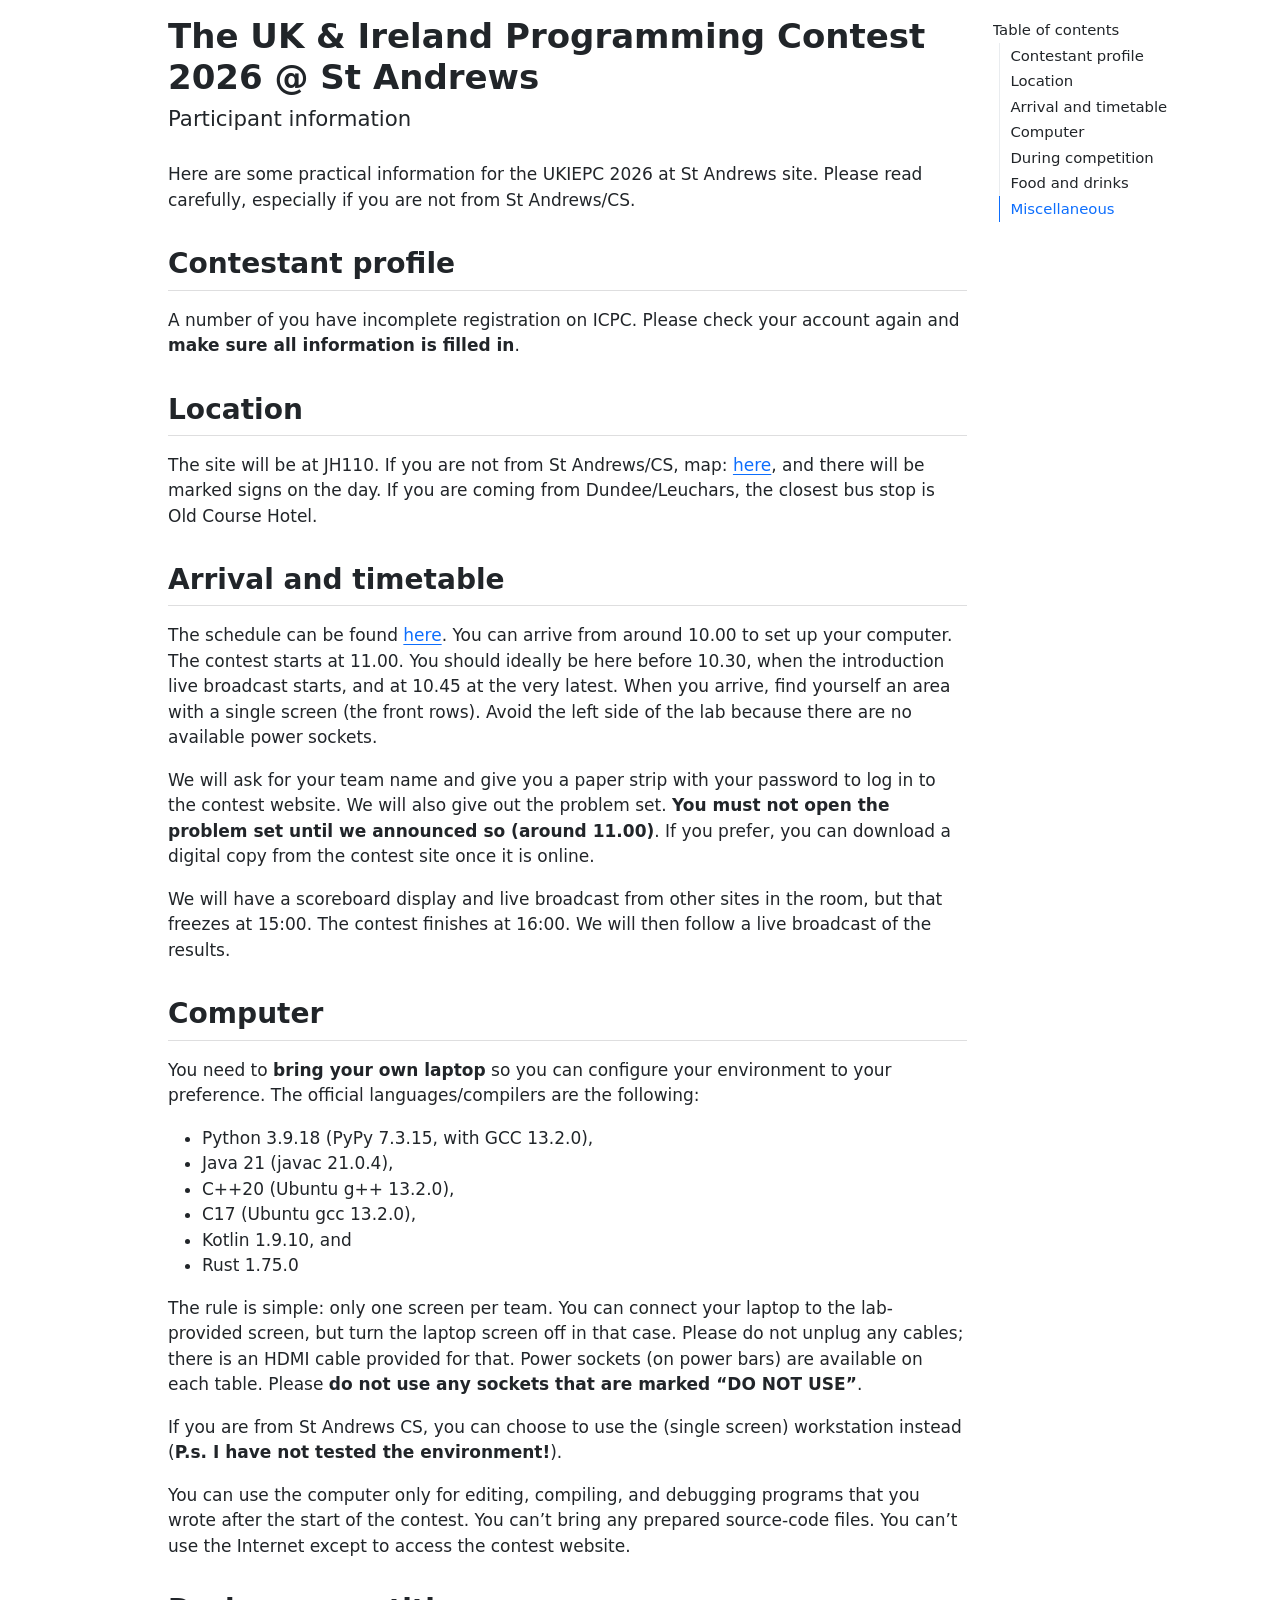
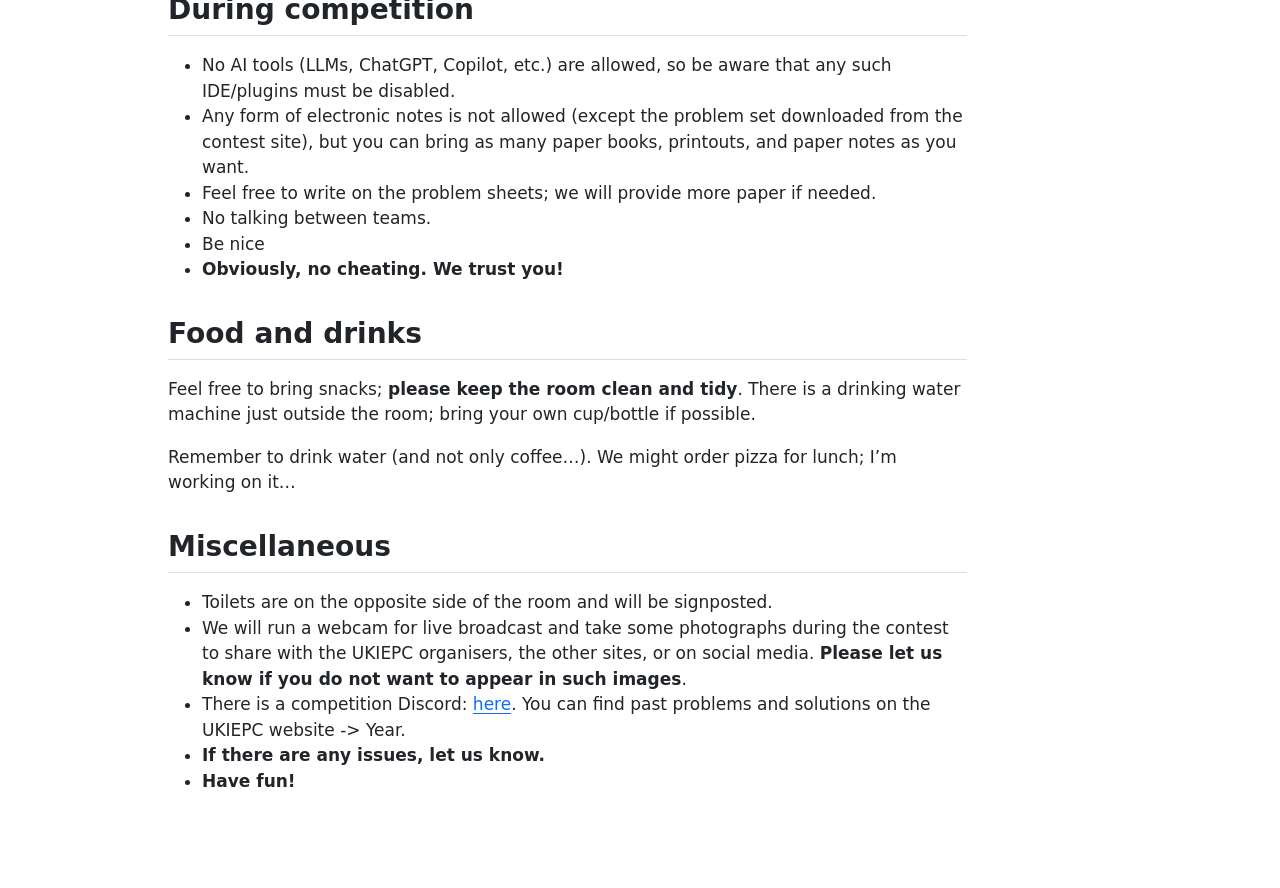
==== ukiepc26/index.html @ a222769a "Site info page" ====
<!DOCTYPE html>
<html xmlns="http://www.w3.org/1999/xhtml" lang="en" xml:lang="en"><head>

<meta charset="utf-8">
<meta name="generator" content="quarto-1.10.18">

<meta name="viewport" content="width=device-width, initial-scale=1.0, user-scalable=yes">


<title>The UK &amp; Ireland Programming Contest 2026 @ St Andrews</title>
<style>
/* Default styles provided by pandoc.
** See https://pandoc.org/MANUAL.html#variables-for-html for config info.
*/
span.smallcaps{font-variant: small-caps;}
div.columns{display: flex; gap: 1.5em;}
div.column{flex: auto;}
@media screen {
div.columns{gap: min(4vw, 1.5em);}
div.column{overflow-x: auto;}
}
div.hanging-indent{margin-left: 1.5em; text-indent: -1.5em;}
ul.task-list{list-style: none;}
ul.task-list li input[type="checkbox"] {
  width: 0.8em;
  margin: 0 0.8em 0.2em -1em; /* quarto-specific, see https://github.com/quarto-dev/quarto-cli/issues/4556 */ 
  vertical-align: middle;
}
</style>


<script src="index_files/libs/clipboard/clipboard.min.js"></script>
<script src="index_files/libs/quarto-html/quarto.js" type="module"></script>
<script src="index_files/libs/quarto-html/tabsets/tabsets.js" type="module"></script>
<script src="index_files/libs/quarto-html/popper.min.js"></script>
<script src="index_files/libs/quarto-html/tippy.umd.min.js"></script>
<script src="index_files/libs/quarto-html/anchor.min.js"></script>
<link href="index_files/libs/quarto-html/tippy.css" rel="stylesheet">
<link href="index_files/libs/quarto-html/quarto-syntax-highlighting-64a204ab8560d761af7679ceaba22944.css" rel="stylesheet" id="quarto-text-highlighting-styles">
<script src="index_files/libs/bootstrap/bootstrap.min.js"></script>
<link href="index_files/libs/bootstrap/bootstrap-icons.css" rel="stylesheet">
<link href="index_files/libs/bootstrap/bootstrap-1aa419df34f3d2b3a3f0aaa43d1c54de.min.css" rel="stylesheet" append-hash="true" id="quarto-bootstrap" data-mode="light">


</head>

<body class="quarto-light">

<div id="quarto-content" class="page-columns page-rows-contents page-layout-article">
<div id="quarto-margin-sidebar" class="sidebar margin-sidebar">
  <nav id="TOC" role="doc-toc" class="toc-active">
    <h2 id="toc-title">Table of contents</h2>
   
  <ul>
  <li><a href="#contestant-profile" id="toc-contestant-profile" class="nav-link active" data-scroll-target="#contestant-profile">Contestant profile</a></li>
  <li><a href="#location" id="toc-location" class="nav-link" data-scroll-target="#location">Location</a></li>
  <li><a href="#arrival-and-timetable" id="toc-arrival-and-timetable" class="nav-link" data-scroll-target="#arrival-and-timetable">Arrival and timetable</a></li>
  <li><a href="#computer" id="toc-computer" class="nav-link" data-scroll-target="#computer">Computer</a></li>
  <li><a href="#during-competition" id="toc-during-competition" class="nav-link" data-scroll-target="#during-competition">During competition</a></li>
  <li><a href="#food-and-drinks" id="toc-food-and-drinks" class="nav-link" data-scroll-target="#food-and-drinks">Food and drinks</a></li>
  <li><a href="#miscellaneous" id="toc-miscellaneous" class="nav-link" data-scroll-target="#miscellaneous">Miscellaneous</a></li>
  </ul>
</nav>
</div>
<main class="content" id="quarto-document-content">

<header id="title-block-header" class="quarto-title-block default">
<div class="quarto-title">
<h1 class="title">The UK &amp; Ireland Programming Contest 2026 @ St Andrews</h1>
<p class="subtitle lead">Participant information</p>
</div>



<div class="quarto-title-meta">

    
  
    
  </div>
  


</header>


<p>Here are some practical information for the UKIEPC 2026 at St Andrews site. Please read carefully, especially if you are not from St Andrews/CS.</p>
<section id="contestant-profile" class="level2">
<h2 class="anchored" data-anchor-id="contestant-profile">Contestant profile</h2>
<p>A number of you have incomplete registration on ICPC. Please check your account again and <strong>make sure all information is filled in</strong>.</p>
</section>
<section id="location" class="level2">
<h2 class="anchored" data-anchor-id="location">Location</h2>
<p>The site will be at JH110. If you are not from St Andrews/CS, map: <a href="https://www.st-andrews.ac.uk/roomBookingView/index/210-A_00_JH110">here</a>, and there will be marked signs on the day. If you are coming from Dundee/Leuchars, the closest bus stop is Old Course Hotel.</p>
</section>
<section id="arrival-and-timetable" class="level2">
<h2 class="anchored" data-anchor-id="arrival-and-timetable">Arrival and timetable</h2>
<p>The schedule can be found <a href="https://ukiepc.info/2026/">here</a>. You can arrive from around 10.00 to set up your computer. The contest starts at 11.00. You should ideally be here before 10.30, when the introduction live broadcast starts, and at 10.45 at the very latest. When you arrive, find yourself an area with a single screen (the front rows). Avoid the left side of the lab because there are no available power sockets.</p>
<p>We will ask for your team name and give you a paper strip with your password to log in to the contest website. We will also give out the problem set. <strong>You must not open the problem set until we announced so (around 11.00)</strong>. If you prefer, you can download a digital copy from the contest site once it is online.</p>
<p>We will have a scoreboard display and live broadcast from other sites in the room, but that freezes at 15:00. The contest finishes at 16:00. We will then follow a live broadcast of the results.</p>
</section>
<section id="computer" class="level2">
<h2 class="anchored" data-anchor-id="computer">Computer</h2>
<p>You need to <strong>bring your own laptop</strong> so you can configure your environment to your preference. The official languages/compilers are the following:</p>
<ul>
<li>Python 3.9.18 (PyPy 7.3.15, with GCC 13.2.0),</li>
<li>Java 21 (javac 21.0.4),</li>
<li>C++20 (Ubuntu g++ 13.2.0),</li>
<li>C17 (Ubuntu gcc 13.2.0),</li>
<li>Kotlin 1.9.10, and</li>
<li>Rust 1.75.0</li>
</ul>
<p>The rule is simple: only one screen per team. You can connect your laptop to the lab-provided screen, but turn the laptop screen off in that case. Please do not unplug any cables; there is an HDMI cable provided for that. Power sockets (on power bars) are available on each table. Please <strong>do not use any sockets that are marked “DO NOT USE”</strong>.</p>
<p>If you are from St Andrews CS, you can choose to use the (single screen) workstation instead (<strong>P.s. I have not tested the environment!</strong>).</p>
<p>You can use the computer only for editing, compiling, and debugging programs that you wrote after the start of the contest. You can’t bring any prepared source-code files. You can’t use the Internet except to access the contest website.</p>
</section>
<section id="during-competition" class="level2">
<h2 class="anchored" data-anchor-id="during-competition">During competition</h2>
<ul>
<li>No AI tools (LLMs, ChatGPT, Copilot, etc.) are allowed, so be aware that any such IDE/plugins must be disabled.</li>
<li>Any form of electronic notes is not allowed (except the problem set downloaded from the contest site), but you can bring as many paper books, printouts, and paper notes as you want.</li>
<li>Feel free to write on the problem sheets; we will provide more paper if needed.</li>
<li>No talking between teams.</li>
<li>Be nice</li>
<li><strong>Obviously, no cheating. We trust you!</strong></li>
</ul>
</section>
<section id="food-and-drinks" class="level2">
<h2 class="anchored" data-anchor-id="food-and-drinks">Food and drinks</h2>
<p>Feel free to bring snacks; <strong>please keep the room clean and tidy</strong>. There is a drinking water machine just outside the room; bring your own cup/bottle if possible.</p>
<p>Remember to drink water (and not only coffee…). We might order pizza for lunch; I’m working on it…</p>
</section>
<section id="miscellaneous" class="level2">
<h2 class="anchored" data-anchor-id="miscellaneous">Miscellaneous</h2>
<ul>
<li>Toilets are on the opposite side of the room and will be signposted.<br>
</li>
<li>We will run a webcam for live broadcast and take some photographs during the contest to share with the UKIEPC organisers, the other sites, or on social media. <strong>Please let us know if you do not want to appear in such images</strong>.</li>
<li>There is a competition Discord: <a href="https://discord.gg/udgdCSM5yq">here</a>. You can find past problems and solutions on the UKIEPC website -&gt; Year.</li>
<li><strong>If there are any issues, let us know.</strong></li>
<li><strong>Have fun!</strong></li>
</ul>
</section>

</main>
<!-- /main column -->
<script id="quarto-html-after-body" type="application/javascript">
  window.document.addEventListener("DOMContentLoaded", function (event) {
    const icon = "";
    const anchorJS = new window.AnchorJS();
    anchorJS.options = {
      placement: 'right',
      icon: icon
    };
    anchorJS.add('.anchored');
    const isCodeAnnotation = (el) => {
      for (const clz of el.classList) {
        if (clz.startsWith('code-annotation-')) {                     
          return true;
        }
      }
      return false;
    }
    const onCopySuccess = function(e) {
      // button target
      const button = e.trigger;
      // don't keep focus
      button.blur();
      // flash "checked"
      button.classList.add('code-copy-button-checked');
      var currentTitle = button.getAttribute("title");
      button.setAttribute("title", "Copied!");
      let tooltip;
      if (window.bootstrap) {
        button.setAttribute("data-bs-toggle", "tooltip");
        button.setAttribute("data-bs-placement", "left");
        button.setAttribute("data-bs-title", "Copied!");
        tooltip = new bootstrap.Tooltip(button, 
          { trigger: "manual", 
            customClass: "code-copy-button-tooltip",
            offset: [0, -8]});
        tooltip.show();    
      }
      setTimeout(function() {
        if (tooltip) {
          tooltip.hide();
          button.removeAttribute("data-bs-title");
          button.removeAttribute("data-bs-toggle");
          button.removeAttribute("data-bs-placement");
        }
        button.setAttribute("title", currentTitle);
        button.classList.remove('code-copy-button-checked');
      }, 1000);
      // clear code selection
      e.clearSelection();
    }
    const getTextToCopy = function(trigger) {
      const outerScaffold = trigger.parentElement.cloneNode(true);
      const codeEl = outerScaffold.querySelector('code');
      for (const childEl of codeEl.children) {
        if (isCodeAnnotation(childEl)) {
          childEl.remove();
        }
      }
      return codeEl.innerText;
    }
    const clipboard = new window.ClipboardJS('.code-copy-button:not([data-in-quarto-modal])', {
      text: getTextToCopy
    });
    clipboard.on('success', onCopySuccess);
    if (window.document.getElementById('quarto-embedded-source-code-modal')) {
      const clipboardModal = new window.ClipboardJS('.code-copy-button[data-in-quarto-modal]', {
        text: getTextToCopy,
        container: window.document.getElementById('quarto-embedded-source-code-modal')
      });
      clipboardModal.on('success', onCopySuccess);
    }
      var localhostRegex = new RegExp(/^(?:http|https):\/\/localhost\:?[0-9]*\//);
      var mailtoRegex = new RegExp(/^mailto:/);
        var filterRegex = new RegExp('/' + window.location.host + '/');
      var isInternal = (href) => {
          return filterRegex.test(href) || localhostRegex.test(href) || mailtoRegex.test(href);
      }
      // Inspect non-navigation links and adorn them if external
     var links = window.document.querySelectorAll('a[href]:not(.nav-link):not(.navbar-brand):not(.toc-action):not(.sidebar-link):not(.sidebar-item-toggle):not(.pagination-link):not(.no-external):not([aria-hidden]):not(.dropdown-item):not(.quarto-navigation-tool):not(.about-link)');
      for (var i=0; i<links.length; i++) {
        const link = links[i];
        if (!isInternal(link.href)) {
          // undo the damage that might have been done by quarto-nav.js in the case of
          // links that we want to consider external
          if (link.dataset.originalHref !== undefined) {
            link.href = link.dataset.originalHref;
          }
        }
      }
    function tippyHover(el, contentFn, onTriggerFn, onUntriggerFn) {
      const config = {
        allowHTML: true,
        maxWidth: 500,
        delay: 100,
        arrow: false,
        appendTo: function(el) {
            return el.parentElement;
        },
        interactive: true,
        interactiveBorder: 10,
        theme: 'quarto',
        placement: 'bottom-start',
      };
      if (contentFn) {
        config.content = contentFn;
      }
      if (onTriggerFn) {
        config.onTrigger = onTriggerFn;
      }
      if (onUntriggerFn) {
        config.onUntrigger = onUntriggerFn;
      }
      window.tippy(el, config); 
    }
    const noterefs = window.document.querySelectorAll('a[role="doc-noteref"]');
    for (var i=0; i<noterefs.length; i++) {
      const ref = noterefs[i];
      tippyHover(ref, function() {
        // use id or data attribute instead here
        let href = ref.getAttribute('data-footnote-href') || ref.getAttribute('href');
        try { href = new URL(href).hash; } catch {}
        const id = href.replace(/^#\/?/, "");
        const note = window.document.getElementById(id);
        if (note) {
          return note.innerHTML;
        } else {
          return "";
        }
      });
    }
    const xrefs = window.document.querySelectorAll('a.quarto-xref');
    const processXRef = (id, note) => {
      // Strip column container classes
      const stripColumnClz = (el) => {
        el.classList.remove("page-full", "page-columns");
        if (el.children) {
          for (const child of el.children) {
            stripColumnClz(child);
          }
        }
      }
      stripColumnClz(note)
      if (id === null || id.startsWith('sec-')) {
        // Special case sections, only their first couple elements
        const container = document.createElement("div");
        if (note.children && note.children.length > 2) {
          container.appendChild(note.children[0].cloneNode(true));
          for (let i = 1; i < note.children.length; i++) {
            const child = note.children[i];
            if (child.tagName === "P" && child.innerText === "") {
              continue;
            } else {
              container.appendChild(child.cloneNode(true));
              break;
            }
          }
          if (window.Quarto?.typesetMath) {
            window.Quarto.typesetMath(container);
          }
          return container.innerHTML
        } else {
          if (window.Quarto?.typesetMath) {
            window.Quarto.typesetMath(note);
          }
          return note.innerHTML;
        }
      } else {
        // Remove any anchor links if they are present
        const anchorLink = note.querySelector('a.anchorjs-link');
        if (anchorLink) {
          anchorLink.remove();
        }
        if (window.Quarto?.typesetMath) {
          window.Quarto.typesetMath(note);
        }
        if (note.classList.contains("callout")) {
          return note.outerHTML;
        } else {
          return note.innerHTML;
        }
      }
    }
    for (var i=0; i<xrefs.length; i++) {
      const xref = xrefs[i];
      tippyHover(xref, undefined, function(instance) {
        instance.disable();
        let url = xref.getAttribute('href');
        let hash = undefined; 
        if (url.startsWith('#')) {
          hash = url;
        } else {
          try { hash = new URL(url).hash; } catch {}
        }
        if (hash) {
          const id = hash.replace(/^#\/?/, "");
          const note = window.document.getElementById(id);
          if (note !== null) {
            try {
              const html = processXRef(id, note.cloneNode(true));
              instance.setContent(html);
            } finally {
              instance.enable();
              instance.show();
            }
          } else {
            // See if we can fetch this
            fetch(url.split('#')[0])
            .then(res => res.text())
            .then(html => {
              const parser = new DOMParser();
              const htmlDoc = parser.parseFromString(html, "text/html");
              const note = htmlDoc.getElementById(id);
              if (note !== null) {
                const html = processXRef(id, note);
                instance.setContent(html);
              } 
            }).finally(() => {
              instance.enable();
              instance.show();
            });
          }
        } else {
          // See if we can fetch a full url (with no hash to target)
          // This is a special case and we should probably do some content thinning / targeting
          fetch(url)
          .then(res => res.text())
          .then(html => {
            const parser = new DOMParser();
            const htmlDoc = parser.parseFromString(html, "text/html");
            const note = htmlDoc.querySelector('main.content');
            if (note !== null) {
              // This should only happen for chapter cross references
              // (since there is no id in the URL)
              // remove the first header
              if (note.children.length > 0 && note.children[0].tagName === "HEADER") {
                note.children[0].remove();
              }
              const html = processXRef(null, note);
              instance.setContent(html);
            } 
          }).finally(() => {
            instance.enable();
            instance.show();
          });
        }
      }, function(instance) {
      });
    }
        let selectedAnnoteEl;
        const selectorForAnnotation = ( cell, annotation) => {
          let cellAttr = 'data-code-cell="' + cell + '"';
          let lineAttr = 'data-code-annotation="' +  annotation + '"';
          const selector = 'span[' + cellAttr + '][' + lineAttr + ']';
          return selector;
        }
        const selectCodeLines = (annoteEl) => {
          const doc = window.document;
          const targetCell = annoteEl.getAttribute("data-target-cell");
          const targetAnnotation = annoteEl.getAttribute("data-target-annotation");
          const annoteSpan = window.document.querySelector(selectorForAnnotation(targetCell, targetAnnotation));
          const lines = annoteSpan.getAttribute("data-code-lines").split(",");
          const lineIds = lines.map((line) => {
            return targetCell + "-" + line;
          })
          let top = null;
          let height = null;
          let parent = null;
          if (lineIds.length > 0) {
              //compute the position of the single el (top and bottom and make a div)
              const el = window.document.getElementById(lineIds[0]);
              top = el.offsetTop;
              height = el.offsetHeight;
              parent = el.parentElement.parentElement;
            if (lineIds.length > 1) {
              const lastEl = window.document.getElementById(lineIds[lineIds.length - 1]);
              const bottom = lastEl.offsetTop + lastEl.offsetHeight;
              height = bottom - top;
            }
            if (top !== null && height !== null && parent !== null) {
              // cook up a div (if necessary) and position it 
              let div = window.document.getElementById("code-annotation-line-highlight");
              if (div === null) {
                div = window.document.createElement("div");
                div.setAttribute("id", "code-annotation-line-highlight");
                div.style.position = 'absolute';
                parent.appendChild(div);
              }
              div.style.top = top - 2 + "px";
              div.style.height = height + 4 + "px";
              div.style.left = 0;
              let gutterDiv = window.document.getElementById("code-annotation-line-highlight-gutter");
              if (gutterDiv === null) {
                gutterDiv = window.document.createElement("div");
                gutterDiv.setAttribute("id", "code-annotation-line-highlight-gutter");
                gutterDiv.style.position = 'absolute';
                const codeCell = window.document.getElementById(targetCell);
                const gutter = codeCell.querySelector('.code-annotation-gutter');
                gutter.appendChild(gutterDiv);
              }
              gutterDiv.style.top = top - 2 + "px";
              gutterDiv.style.height = height + 4 + "px";
            }
            selectedAnnoteEl = annoteEl;
          }
        };
        const unselectCodeLines = () => {
          const elementsIds = ["code-annotation-line-highlight", "code-annotation-line-highlight-gutter"];
          elementsIds.forEach((elId) => {
            const div = window.document.getElementById(elId);
            if (div) {
              div.remove();
            }
          });
          selectedAnnoteEl = undefined;
        };
          // Handle positioning of the toggle
      window.addEventListener(
        "resize",
        throttle(() => {
          elRect = undefined;
          if (selectedAnnoteEl) {
            selectCodeLines(selectedAnnoteEl);
          }
        }, 10)
      );
      function throttle(fn, ms) {
      let throttle = false;
      let timer;
        return (...args) => {
          if(!throttle) { // first call gets through
              fn.apply(this, args);
              throttle = true;
          } else { // all the others get throttled
              if(timer) clearTimeout(timer); // cancel #2
              timer = setTimeout(() => {
                fn.apply(this, args);
                timer = throttle = false;
              }, ms);
          }
        };
      }
        // Attach click handler to the DT
        const annoteDls = window.document.querySelectorAll('dt[data-target-cell]');
        for (const annoteDlNode of annoteDls) {
          annoteDlNode.addEventListener('click', (event) => {
            const clickedEl = event.target;
            if (clickedEl !== selectedAnnoteEl) {
              unselectCodeLines();
              const activeEl = window.document.querySelector('dt[data-target-cell].code-annotation-active');
              if (activeEl) {
                activeEl.classList.remove('code-annotation-active');
              }
              selectCodeLines(clickedEl);
              clickedEl.classList.add('code-annotation-active');
            } else {
              // Unselect the line
              unselectCodeLines();
              clickedEl.classList.remove('code-annotation-active');
            }
          });
        }
    const findCites = (el) => {
      const parentEl = el.parentElement;
      if (parentEl) {
        const cites = parentEl.dataset.cites;
        if (cites) {
          return {
            el,
            cites: cites.split(' ')
          };
        } else {
          return findCites(el.parentElement)
        }
      } else {
        return undefined;
      }
    };
    var bibliorefs = window.document.querySelectorAll('a[role="doc-biblioref"]');
    for (var i=0; i<bibliorefs.length; i++) {
      const ref = bibliorefs[i];
      const citeInfo = findCites(ref);
      if (citeInfo) {
        tippyHover(citeInfo.el, function() {
          var popup = window.document.createElement('div');
          citeInfo.cites.forEach(function(cite) {
            var citeDiv = window.document.createElement('div');
            citeDiv.classList.add('hanging-indent');
            citeDiv.classList.add('csl-entry');
            var biblioDiv = window.document.getElementById('ref-' + cite);
            if (biblioDiv) {
              citeDiv.innerHTML = biblioDiv.innerHTML;
            }
            popup.appendChild(citeDiv);
          });
          return popup.innerHTML;
        });
      }
    }
  });
  </script>
</div> <!-- /content -->




</body></html>
---- ukiepc26/index_files/libs/quarto-html/tippy.css ----
.tippy-box[data-animation=fade][data-state=hidden]{opacity:0}[data-tippy-root]{max-width:calc(100vw - 10px)}.tippy-box{position:relative;background-color:#333;color:#fff;border-radius:4px;font-size:14px;line-height:1.4;white-space:normal;outline:0;transition-property:transform,visibility,opacity}.tippy-box[data-placement^=top]>.tippy-arrow{bottom:0}.tippy-box[data-placement^=top]>.tippy-arrow:before{bottom:-7px;left:0;border-width:8px 8px 0;border-top-color:initial;transform-origin:center top}.tippy-box[data-placement^=bottom]>.tippy-arrow{top:0}.tippy-box[data-placement^=bottom]>.tippy-arrow:before{top:-7px;left:0;border-width:0 8px 8px;border-bottom-color:initial;transform-origin:center bottom}.tippy-box[data-placement^=left]>.tippy-arrow{right:0}.tippy-box[data-placement^=left]>.tippy-arrow:before{border-width:8px 0 8px 8px;border-left-color:initial;right:-7px;transform-origin:center left}.tippy-box[data-placement^=right]>.tippy-arrow{left:0}.tippy-box[data-placement^=right]>.tippy-arrow:before{left:-7px;border-width:8px 8px 8px 0;border-right-color:initial;transform-origin:center right}.tippy-box[data-inertia][data-state=visible]{transition-timing-function:cubic-bezier(.54,1.5,.38,1.11)}.tippy-arrow{width:16px;height:16px;color:#333}.tippy-arrow:before{content:"";position:absolute;border-color:transparent;border-style:solid}.tippy-content{position:relative;padding:5px 9px;z-index:1}
---- ukiepc26/index_files/libs/quarto-html/quarto-syntax-highlighting-64a204ab8560d761af7679ceaba22944.css ----
/* quarto syntax highlight colors */
:root {
  --quarto-hl-ot-color: #003B4F;
  --quarto-hl-at-color: #657422;
  --quarto-hl-ss-color: #20794D;
  --quarto-hl-an-color: #5E5E5E;
  --quarto-hl-fu-color: #4758AB;
  --quarto-hl-st-color: #20794D;
  --quarto-hl-cf-color: #003B4F;
  --quarto-hl-op-color: #5E5E5E;
  --quarto-hl-er-color: #AD0000;
  --quarto-hl-bn-color: #AD0000;
  --quarto-hl-al-color: #AD0000;
  --quarto-hl-va-color: #111111;
  --quarto-hl-bu-color: inherit;
  --quarto-hl-ex-color: inherit;
  --quarto-hl-pp-color: #AD0000;
  --quarto-hl-in-color: #5E5E5E;
  --quarto-hl-vs-color: #20794D;
  --quarto-hl-wa-color: #5E5E5E;
  --quarto-hl-do-color: #5E5E5E;
  --quarto-hl-im-color: #00769E;
  --quarto-hl-ch-color: #20794D;
  --quarto-hl-dt-color: #AD0000;
  --quarto-hl-fl-color: #AD0000;
  --quarto-hl-co-color: #5E5E5E;
  --quarto-hl-cv-color: #5E5E5E;
  --quarto-hl-cn-color: #8f5902;
  --quarto-hl-sc-color: #5E5E5E;
  --quarto-hl-dv-color: #AD0000;
  --quarto-hl-kw-color: #003B4F;
}

/* other quarto variables */
:root {
  --quarto-font-monospace: SFMono-Regular, Menlo, Monaco, Consolas, "Liberation Mono", "Courier New", monospace;
}

/* syntax highlight based on Pandoc's rules */
pre > code.sourceCode > span {
  color: #003B4F;
}

code.sourceCode > span {
  color: #003B4F;
}

div.sourceCode,
div.sourceCode pre.sourceCode {
  color: #003B4F;
}

/* Normal */
code span {
  color: #003B4F;
}

/* Alert */
code span.al {
  color: #AD0000;
  font-style: inherit;
}

/* Annotation */
code span.an {
  color: #5E5E5E;
  font-style: inherit;
}

/* Attribute */
code span.at {
  color: #657422;
  font-style: inherit;
}

/* BaseN */
code span.bn {
  color: #AD0000;
  font-style: inherit;
}

/* BuiltIn */
code span.bu {
  font-style: inherit;
}

/* ControlFlow */
code span.cf {
  color: #003B4F;
  font-weight: bold;
  font-style: inherit;
}

/* Char */
code span.ch {
  color: #20794D;
  font-style: inherit;
}

/* Constant */
code span.cn {
  color: #8f5902;
  font-style: inherit;
}

/* Comment */
code span.co {
  color: #5E5E5E;
  font-style: inherit;
}

/* CommentVar */
code span.cv {
  color: #5E5E5E;
  font-style: italic;
}

/* Documentation */
code span.do {
  color: #5E5E5E;
  font-style: italic;
}

/* DataType */
code span.dt {
  color: #AD0000;
  font-style: inherit;
}

/* DecVal */
code span.dv {
  color: #AD0000;
  font-style: inherit;
}

/* Error */
code span.er {
  color: #AD0000;
  font-style: inherit;
}

/* Extension */
code span.ex {
  font-style: inherit;
}

/* Float */
code span.fl {
  color: #AD0000;
  font-style: inherit;
}

/* Function */
code span.fu {
  color: #4758AB;
  font-style: inherit;
}

/* Import */
code span.im {
  color: #00769E;
  font-style: inherit;
}

/* Information */
code span.in {
  color: #5E5E5E;
  font-style: inherit;
}

/* Keyword */
code span.kw {
  color: #003B4F;
  font-weight: bold;
  font-style: inherit;
}

/* Operator */
code span.op {
  color: #5E5E5E;
  font-style: inherit;
}

/* Other */
code span.ot {
  color: #003B4F;
  font-style: inherit;
}

/* Preprocessor */
code span.pp {
  color: #AD0000;
  font-style: inherit;
}

/* SpecialChar */
code span.sc {
  color: #5E5E5E;
  font-style: inherit;
}

/* SpecialString */
code span.ss {
  color: #20794D;
  font-style: inherit;
}

/* String */
code span.st {
  color: #20794D;
  font-style: inherit;
}

/* Variable */
code span.va {
  color: #111111;
  font-style: inherit;
}

/* VerbatimString */
code span.vs {
  color: #20794D;
  font-style: inherit;
}

/* Warning */
code span.wa {
  color: #5E5E5E;
  font-style: italic;
}

.prevent-inlining {
  content: "</";
}

/*# sourceMappingURL=9d8d5bb603a83b8298b89080a598c93b.css.map */
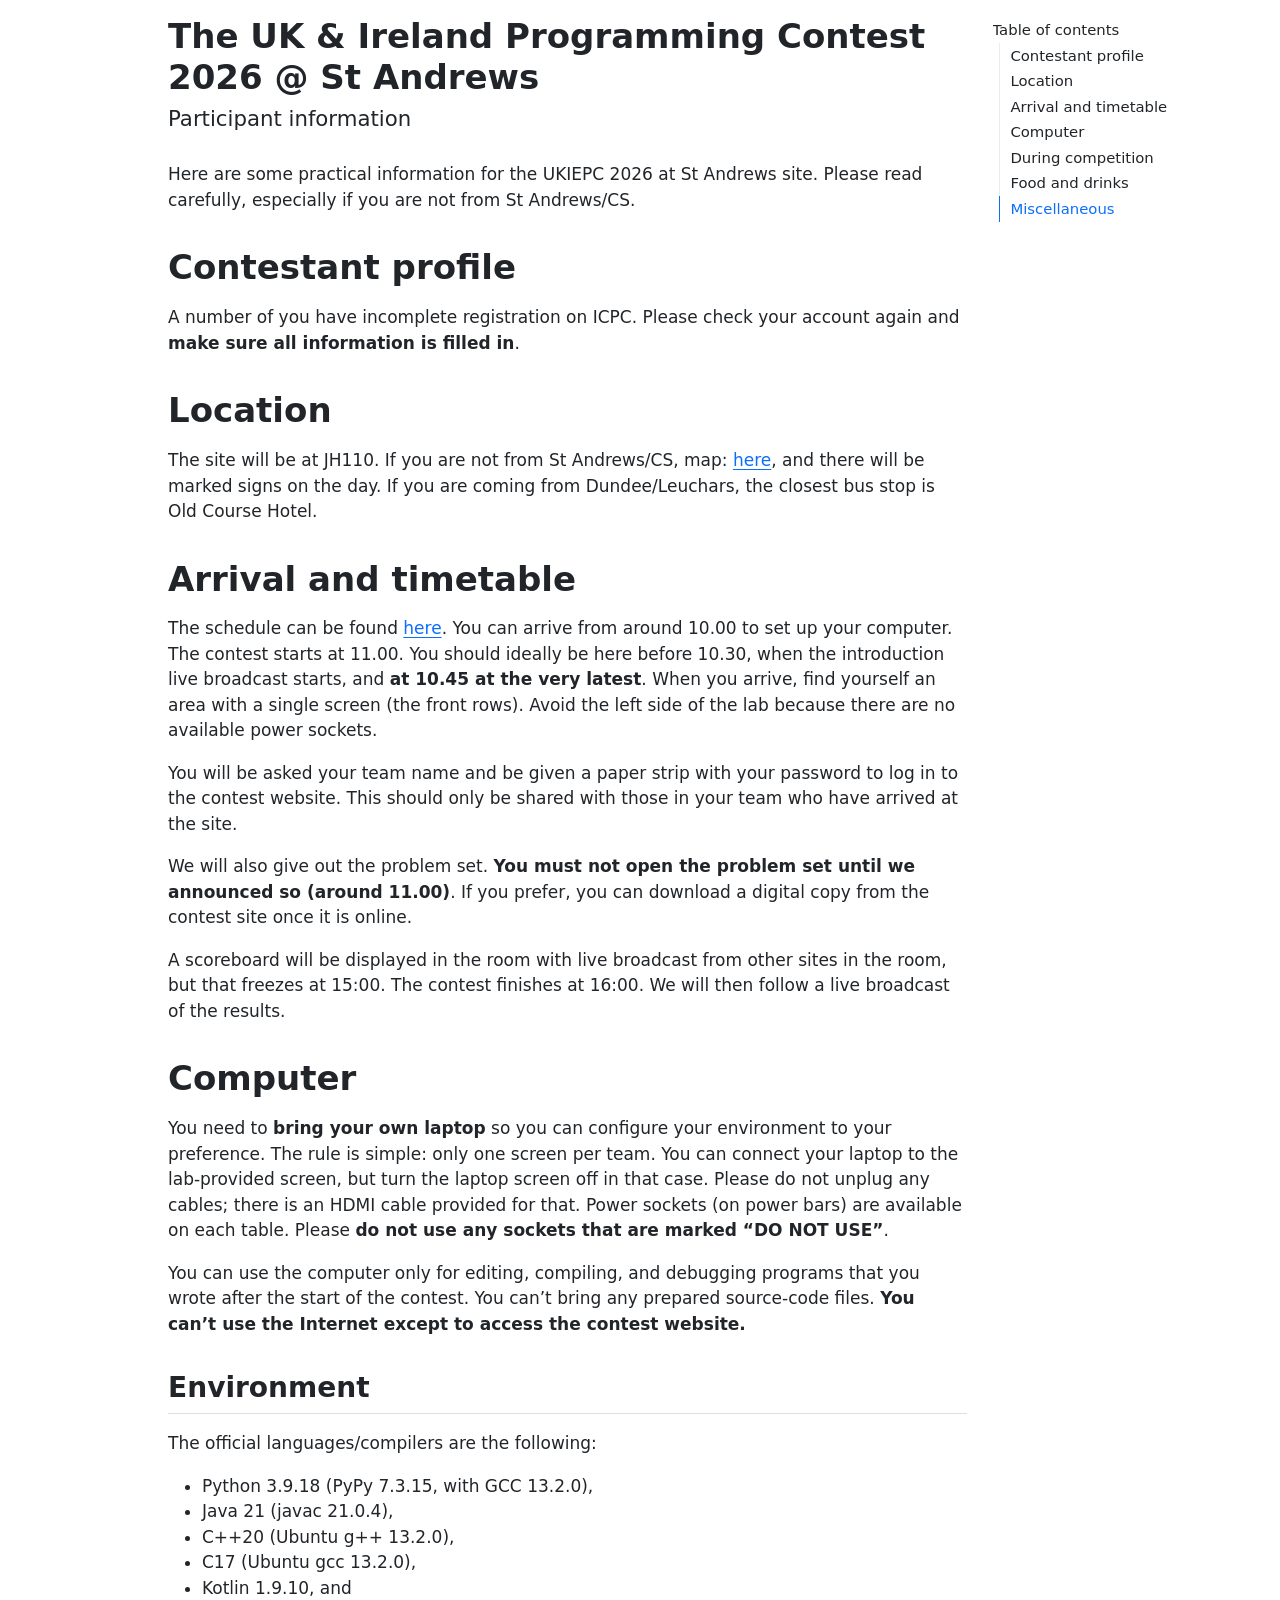
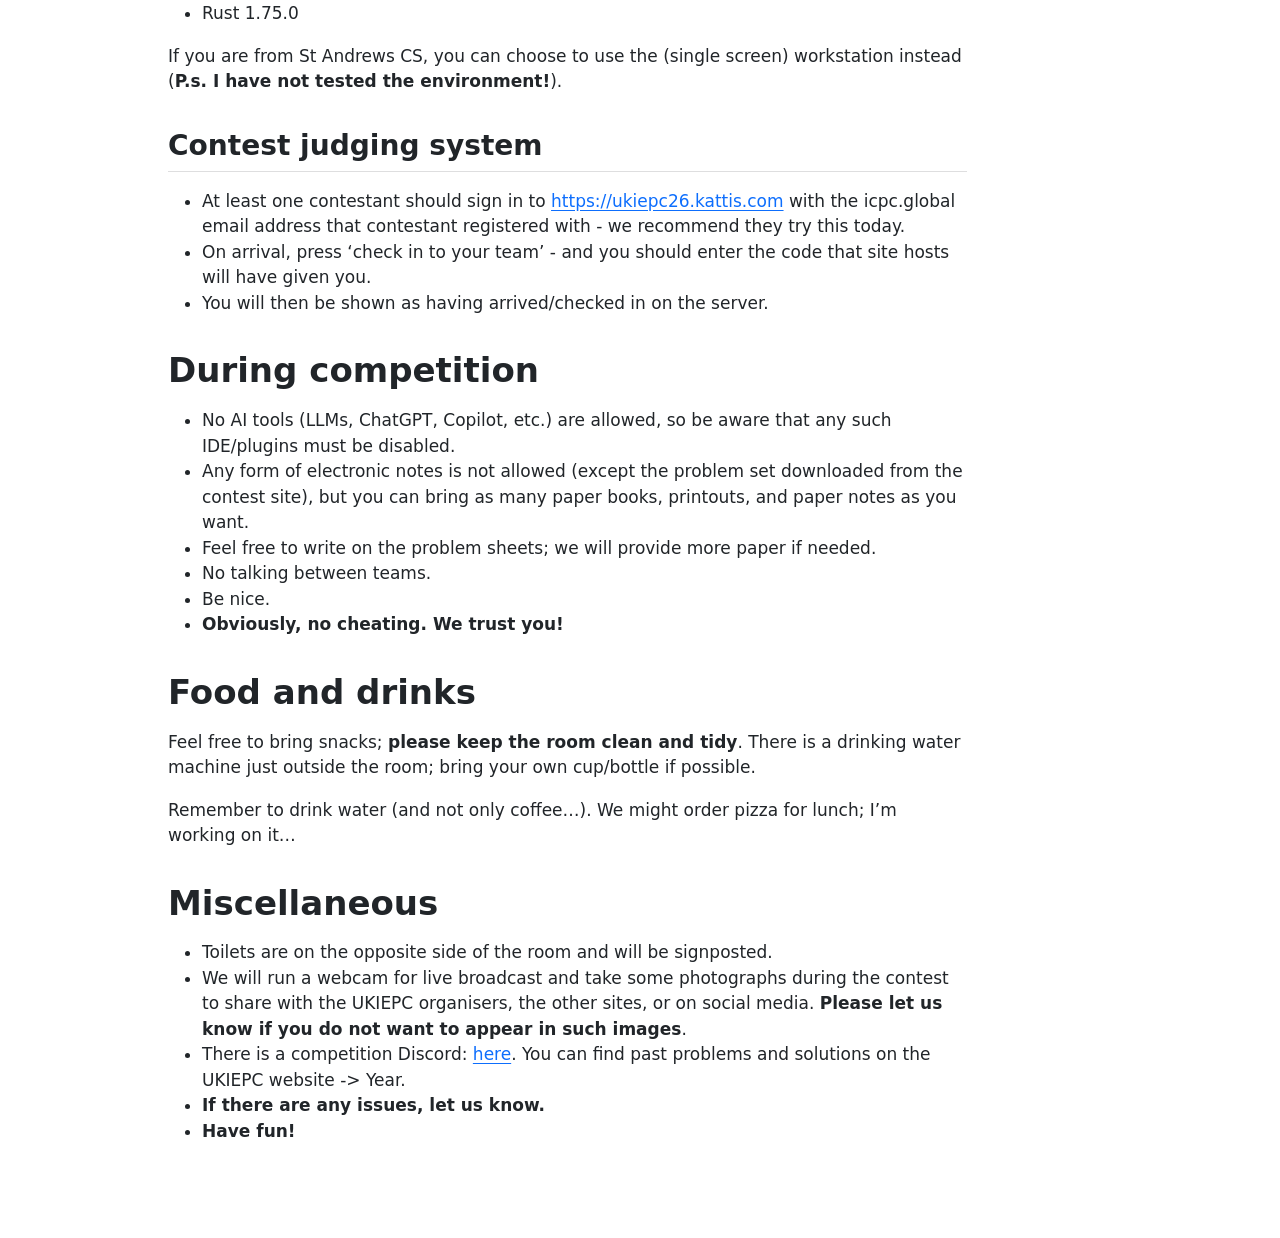
==== commit e43f8e7f: "Add judge server" ====
--- a/ukiepc26/index.html
+++ b/ukiepc26/index.html
@@ -55,7 +55,11 @@
   <li><a href="#contestant-profile" id="toc-contestant-profile" class="nav-link active" data-scroll-target="#contestant-profile">Contestant profile</a></li>
   <li><a href="#location" id="toc-location" class="nav-link" data-scroll-target="#location">Location</a></li>
   <li><a href="#arrival-and-timetable" id="toc-arrival-and-timetable" class="nav-link" data-scroll-target="#arrival-and-timetable">Arrival and timetable</a></li>
-  <li><a href="#computer" id="toc-computer" class="nav-link" data-scroll-target="#computer">Computer</a></li>
+  <li><a href="#computer" id="toc-computer" class="nav-link" data-scroll-target="#computer">Computer</a>
+  <ul class="collapse">
+  <li><a href="#environment" id="toc-environment" class="nav-link" data-scroll-target="#environment">Environment</a></li>
+  <li><a href="#contest-judging-system" id="toc-contest-judging-system" class="nav-link" data-scroll-target="#contest-judging-system">Contest judging system</a></li>
+  </ul></li>
   <li><a href="#during-competition" id="toc-during-competition" class="nav-link" data-scroll-target="#during-competition">During competition</a></li>
   <li><a href="#food-and-drinks" id="toc-food-and-drinks" class="nav-link" data-scroll-target="#food-and-drinks">Food and drinks</a></li>
   <li><a href="#miscellaneous" id="toc-miscellaneous" class="nav-link" data-scroll-target="#miscellaneous">Miscellaneous</a></li>
@@ -85,23 +89,28 @@
 
 
 <p>Here are some practical information for the UKIEPC 2026 at St Andrews site. Please read carefully, especially if you are not from St Andrews/CS.</p>
-<section id="contestant-profile" class="level2">
-<h2 class="anchored" data-anchor-id="contestant-profile">Contestant profile</h2>
+<section id="contestant-profile" class="level1">
+<h1>Contestant profile</h1>
 <p>A number of you have incomplete registration on ICPC. Please check your account again and <strong>make sure all information is filled in</strong>.</p>
 </section>
-<section id="location" class="level2">
-<h2 class="anchored" data-anchor-id="location">Location</h2>
+<section id="location" class="level1">
+<h1>Location</h1>
 <p>The site will be at JH110. If you are not from St Andrews/CS, map: <a href="https://www.st-andrews.ac.uk/roomBookingView/index/210-A_00_JH110">here</a>, and there will be marked signs on the day. If you are coming from Dundee/Leuchars, the closest bus stop is Old Course Hotel.</p>
 </section>
-<section id="arrival-and-timetable" class="level2">
-<h2 class="anchored" data-anchor-id="arrival-and-timetable">Arrival and timetable</h2>
-<p>The schedule can be found <a href="https://ukiepc.info/2026/">here</a>. You can arrive from around 10.00 to set up your computer. The contest starts at 11.00. You should ideally be here before 10.30, when the introduction live broadcast starts, and at 10.45 at the very latest. When you arrive, find yourself an area with a single screen (the front rows). Avoid the left side of the lab because there are no available power sockets.</p>
-<p>We will ask for your team name and give you a paper strip with your password to log in to the contest website. We will also give out the problem set. <strong>You must not open the problem set until we announced so (around 11.00)</strong>. If you prefer, you can download a digital copy from the contest site once it is online.</p>
-<p>We will have a scoreboard display and live broadcast from other sites in the room, but that freezes at 15:00. The contest finishes at 16:00. We will then follow a live broadcast of the results.</p>
-</section>
-<section id="computer" class="level2">
-<h2 class="anchored" data-anchor-id="computer">Computer</h2>
-<p>You need to <strong>bring your own laptop</strong> so you can configure your environment to your preference. The official languages/compilers are the following:</p>
+<section id="arrival-and-timetable" class="level1">
+<h1>Arrival and timetable</h1>
+<p>The schedule can be found <a href="https://ukiepc.info/2026/">here</a>. You can arrive from around 10.00 to set up your computer. The contest starts at 11.00. You should ideally be here before 10.30, when the introduction live broadcast starts, and <strong>at 10.45 at the very latest</strong>. When you arrive, find yourself an area with a single screen (the front rows). Avoid the left side of the lab because there are no available power sockets.</p>
+<p>You will be asked your team name and be given a paper strip with your password to log in to the contest website. This should only be shared with those in your team who have arrived at the site.</p>
+<p>We will also give out the problem set. <strong>You must not open the problem set until we announced so (around 11.00)</strong>. If you prefer, you can download a digital copy from the contest site once it is online.</p>
+<p>A scoreboard will be displayed in the room with live broadcast from other sites in the room, but that freezes at 15:00. The contest finishes at 16:00. We will then follow a live broadcast of the results.</p>
+</section>
+<section id="computer" class="level1">
+<h1>Computer</h1>
+<p>You need to <strong>bring your own laptop</strong> so you can configure your environment to your preference. The rule is simple: only one screen per team. You can connect your laptop to the lab-provided screen, but turn the laptop screen off in that case. Please do not unplug any cables; there is an HDMI cable provided for that. Power sockets (on power bars) are available on each table. Please <strong>do not use any sockets that are marked “DO NOT USE”</strong>.</p>
+<p>You can use the computer only for editing, compiling, and debugging programs that you wrote after the start of the contest. You can’t bring any prepared source-code files. <strong>You can’t use the Internet except to access the contest website.</strong></p>
+<section id="environment" class="level2">
+<h2 class="anchored" data-anchor-id="environment">Environment</h2>
+<p>The official languages/compilers are the following:</p>
 <ul>
 <li>Python 3.9.18 (PyPy 7.3.15, with GCC 13.2.0),</li>
 <li>Java 21 (javac 21.0.4),</li>
@@ -110,28 +119,35 @@
 <li>Kotlin 1.9.10, and</li>
 <li>Rust 1.75.0</li>
 </ul>
-<p>The rule is simple: only one screen per team. You can connect your laptop to the lab-provided screen, but turn the laptop screen off in that case. Please do not unplug any cables; there is an HDMI cable provided for that. Power sockets (on power bars) are available on each table. Please <strong>do not use any sockets that are marked “DO NOT USE”</strong>.</p>
 <p>If you are from St Andrews CS, you can choose to use the (single screen) workstation instead (<strong>P.s. I have not tested the environment!</strong>).</p>
-<p>You can use the computer only for editing, compiling, and debugging programs that you wrote after the start of the contest. You can’t bring any prepared source-code files. You can’t use the Internet except to access the contest website.</p>
-</section>
-<section id="during-competition" class="level2">
-<h2 class="anchored" data-anchor-id="during-competition">During competition</h2>
+</section>
+<section id="contest-judging-system" class="level2">
+<h2 class="anchored" data-anchor-id="contest-judging-system">Contest judging system</h2>
+<ul>
+<li>At least one contestant should sign in to <a href="https://ukiepc26.kattis.com">https://ukiepc26.kattis.com</a> with the icpc.global email address that contestant registered with - we recommend they try this today.</li>
+<li>On arrival, press ‘check in to your team’ - and you should enter the code that site hosts will have given you.</li>
+<li>You will then be shown as having arrived/checked in on the server.</li>
+</ul>
+</section>
+</section>
+<section id="during-competition" class="level1">
+<h1>During competition</h1>
 <ul>
 <li>No AI tools (LLMs, ChatGPT, Copilot, etc.) are allowed, so be aware that any such IDE/plugins must be disabled.</li>
 <li>Any form of electronic notes is not allowed (except the problem set downloaded from the contest site), but you can bring as many paper books, printouts, and paper notes as you want.</li>
 <li>Feel free to write on the problem sheets; we will provide more paper if needed.</li>
 <li>No talking between teams.</li>
-<li>Be nice</li>
+<li>Be nice.</li>
 <li><strong>Obviously, no cheating. We trust you!</strong></li>
 </ul>
 </section>
-<section id="food-and-drinks" class="level2">
-<h2 class="anchored" data-anchor-id="food-and-drinks">Food and drinks</h2>
+<section id="food-and-drinks" class="level1">
+<h1>Food and drinks</h1>
 <p>Feel free to bring snacks; <strong>please keep the room clean and tidy</strong>. There is a drinking water machine just outside the room; bring your own cup/bottle if possible.</p>
 <p>Remember to drink water (and not only coffee…). We might order pizza for lunch; I’m working on it…</p>
 </section>
-<section id="miscellaneous" class="level2">
-<h2 class="anchored" data-anchor-id="miscellaneous">Miscellaneous</h2>
+<section id="miscellaneous" class="level1">
+<h1>Miscellaneous</h1>
 <ul>
 <li>Toilets are on the opposite side of the room and will be signposted.<br>
 </li>
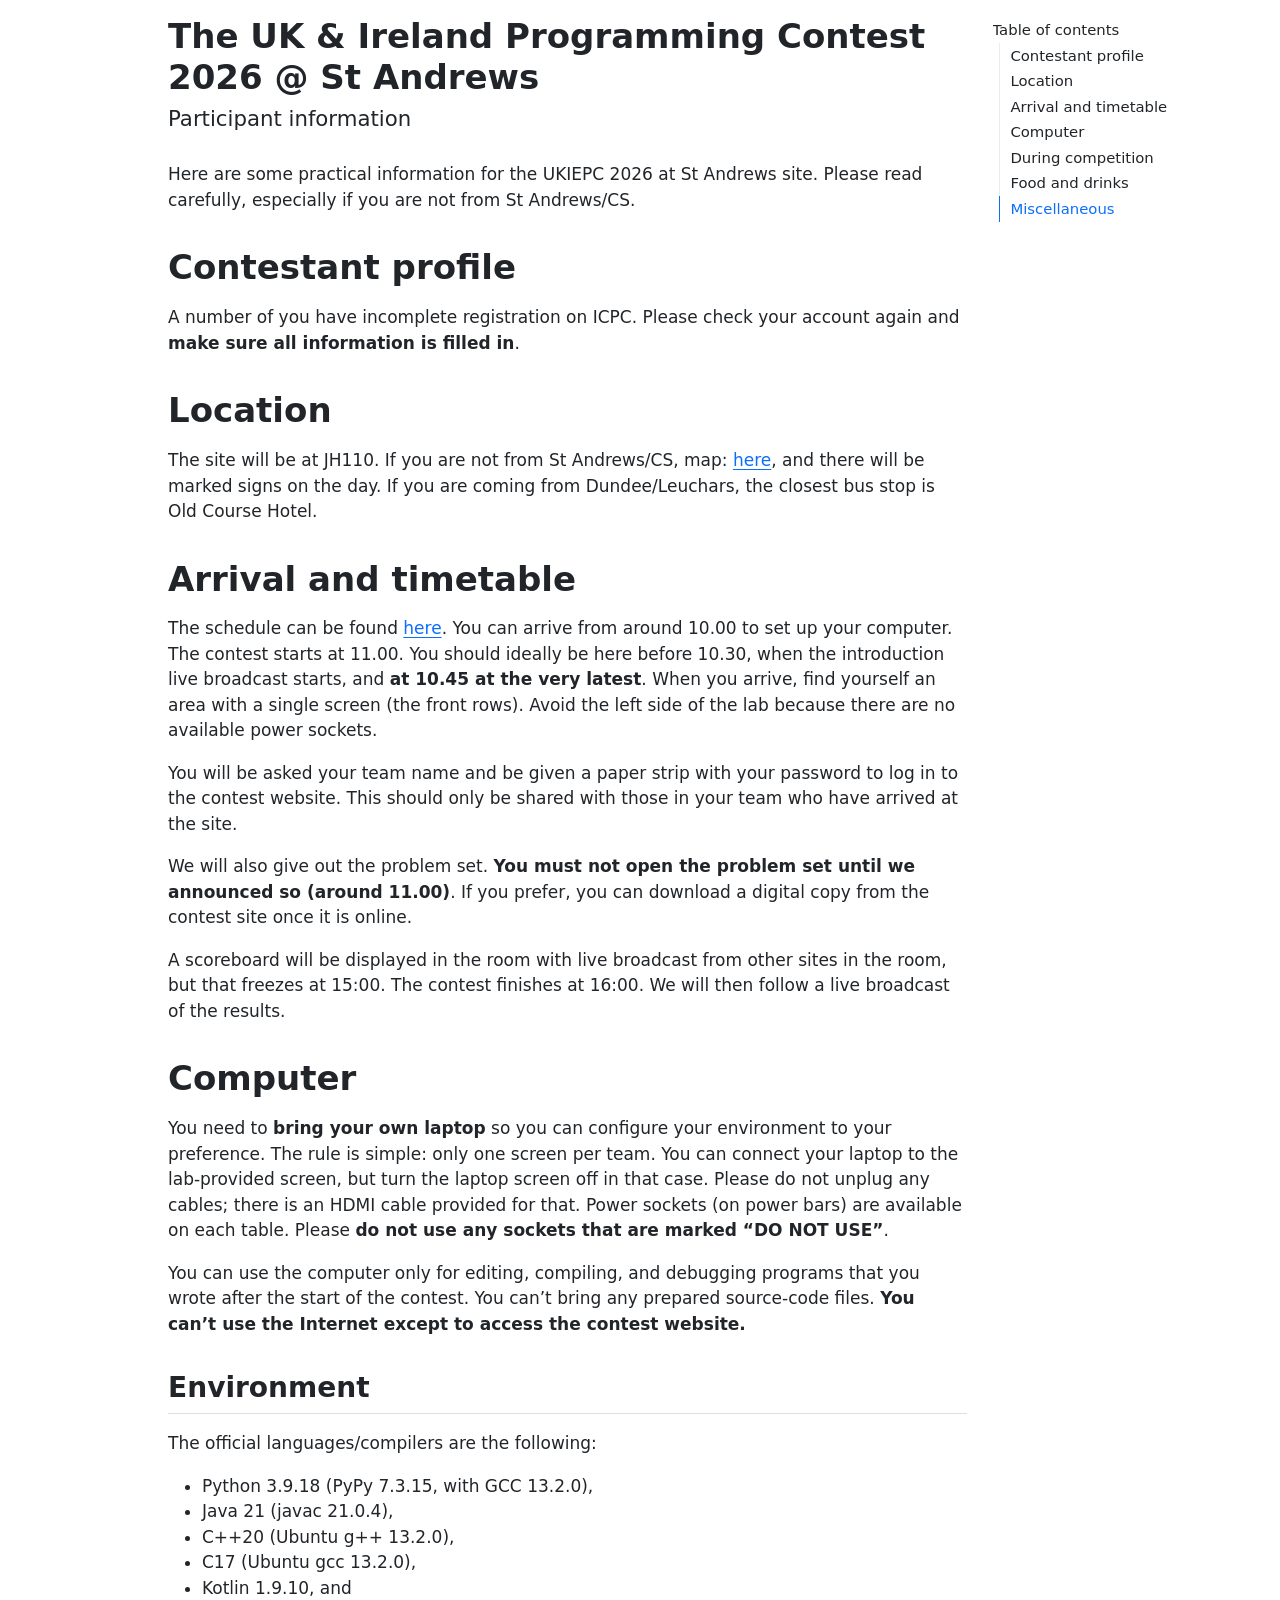
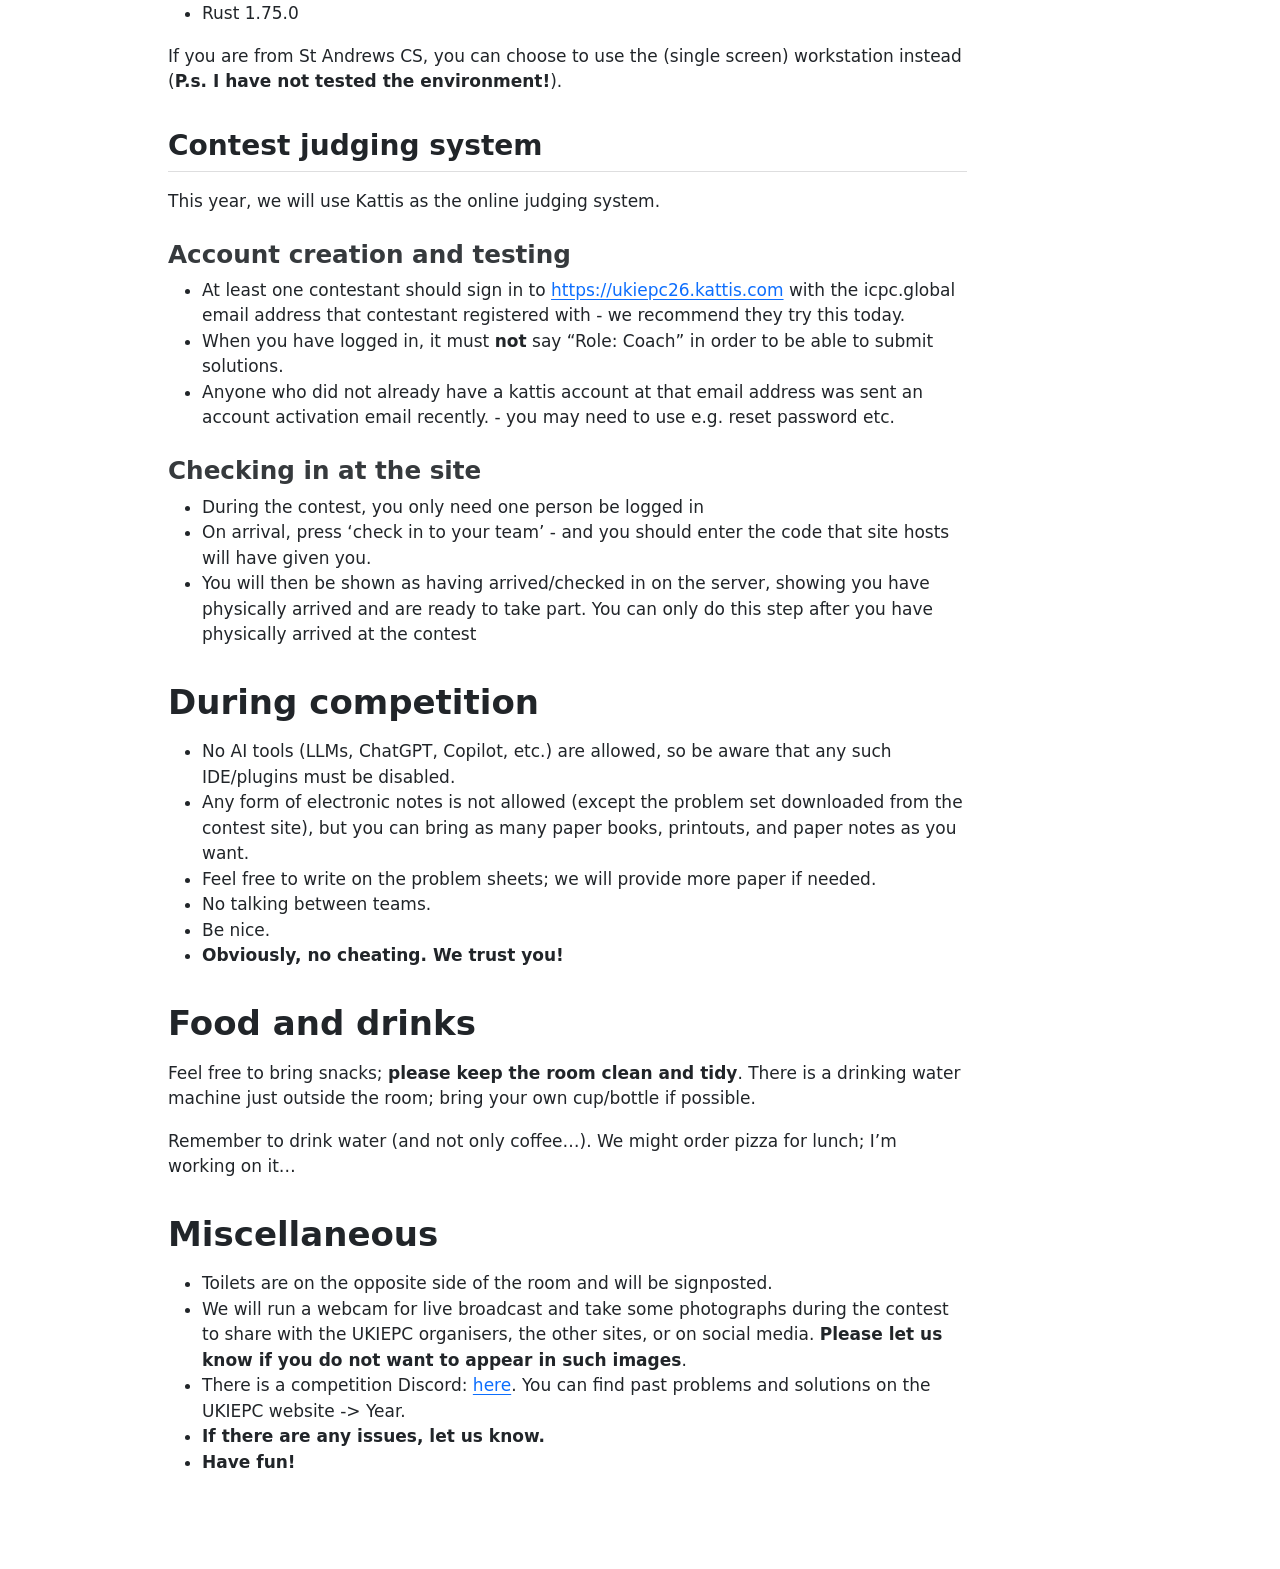
==== commit 81a51912: "added kattis info" ====
--- a/ukiepc26/index.html
+++ b/ukiepc26/index.html
@@ -58,7 +58,11 @@
   <li><a href="#computer" id="toc-computer" class="nav-link" data-scroll-target="#computer">Computer</a>
   <ul class="collapse">
   <li><a href="#environment" id="toc-environment" class="nav-link" data-scroll-target="#environment">Environment</a></li>
-  <li><a href="#contest-judging-system" id="toc-contest-judging-system" class="nav-link" data-scroll-target="#contest-judging-system">Contest judging system</a></li>
+  <li><a href="#contest-judging-system" id="toc-contest-judging-system" class="nav-link" data-scroll-target="#contest-judging-system">Contest judging system</a>
+  <ul class="collapse">
+  <li><a href="#account-creation-and-testing" id="toc-account-creation-and-testing" class="nav-link" data-scroll-target="#account-creation-and-testing">Account creation and testing</a></li>
+  <li><a href="#checking-in-at-the-site" id="toc-checking-in-at-the-site" class="nav-link" data-scroll-target="#checking-in-at-the-site">Checking in at the site</a></li>
+  </ul></li>
   </ul></li>
   <li><a href="#during-competition" id="toc-during-competition" class="nav-link" data-scroll-target="#during-competition">During competition</a></li>
   <li><a href="#food-and-drinks" id="toc-food-and-drinks" class="nav-link" data-scroll-target="#food-and-drinks">Food and drinks</a></li>
@@ -123,11 +127,23 @@
 </section>
 <section id="contest-judging-system" class="level2">
 <h2 class="anchored" data-anchor-id="contest-judging-system">Contest judging system</h2>
+<p>This year, we will use Kattis as the online judging system.</p>
+<section id="account-creation-and-testing" class="level3">
+<h3 class="anchored" data-anchor-id="account-creation-and-testing">Account creation and testing</h3>
 <ul>
 <li>At least one contestant should sign in to <a href="https://ukiepc26.kattis.com">https://ukiepc26.kattis.com</a> with the icpc.global email address that contestant registered with - we recommend they try this today.</li>
+<li>When you have logged in, it must <strong>not</strong> say “Role: Coach” in order to be able to submit solutions.</li>
+<li>Anyone who did not already have a kattis account at that email address was sent an account activation email recently. - you may need to use e.g.&nbsp;reset password etc.</li>
+</ul>
+</section>
+<section id="checking-in-at-the-site" class="level3">
+<h3 class="anchored" data-anchor-id="checking-in-at-the-site">Checking in at the site</h3>
+<ul>
+<li>During the contest, you only need one person be logged in</li>
 <li>On arrival, press ‘check in to your team’ - and you should enter the code that site hosts will have given you.</li>
-<li>You will then be shown as having arrived/checked in on the server.</li>
+<li>You will then be shown as having arrived/checked in on the server, showing you have physically arrived and are ready to take part. You can only do this step after you have physically arrived at the contest</li>
 </ul>
+</section>
 </section>
 </section>
 <section id="during-competition" class="level1">
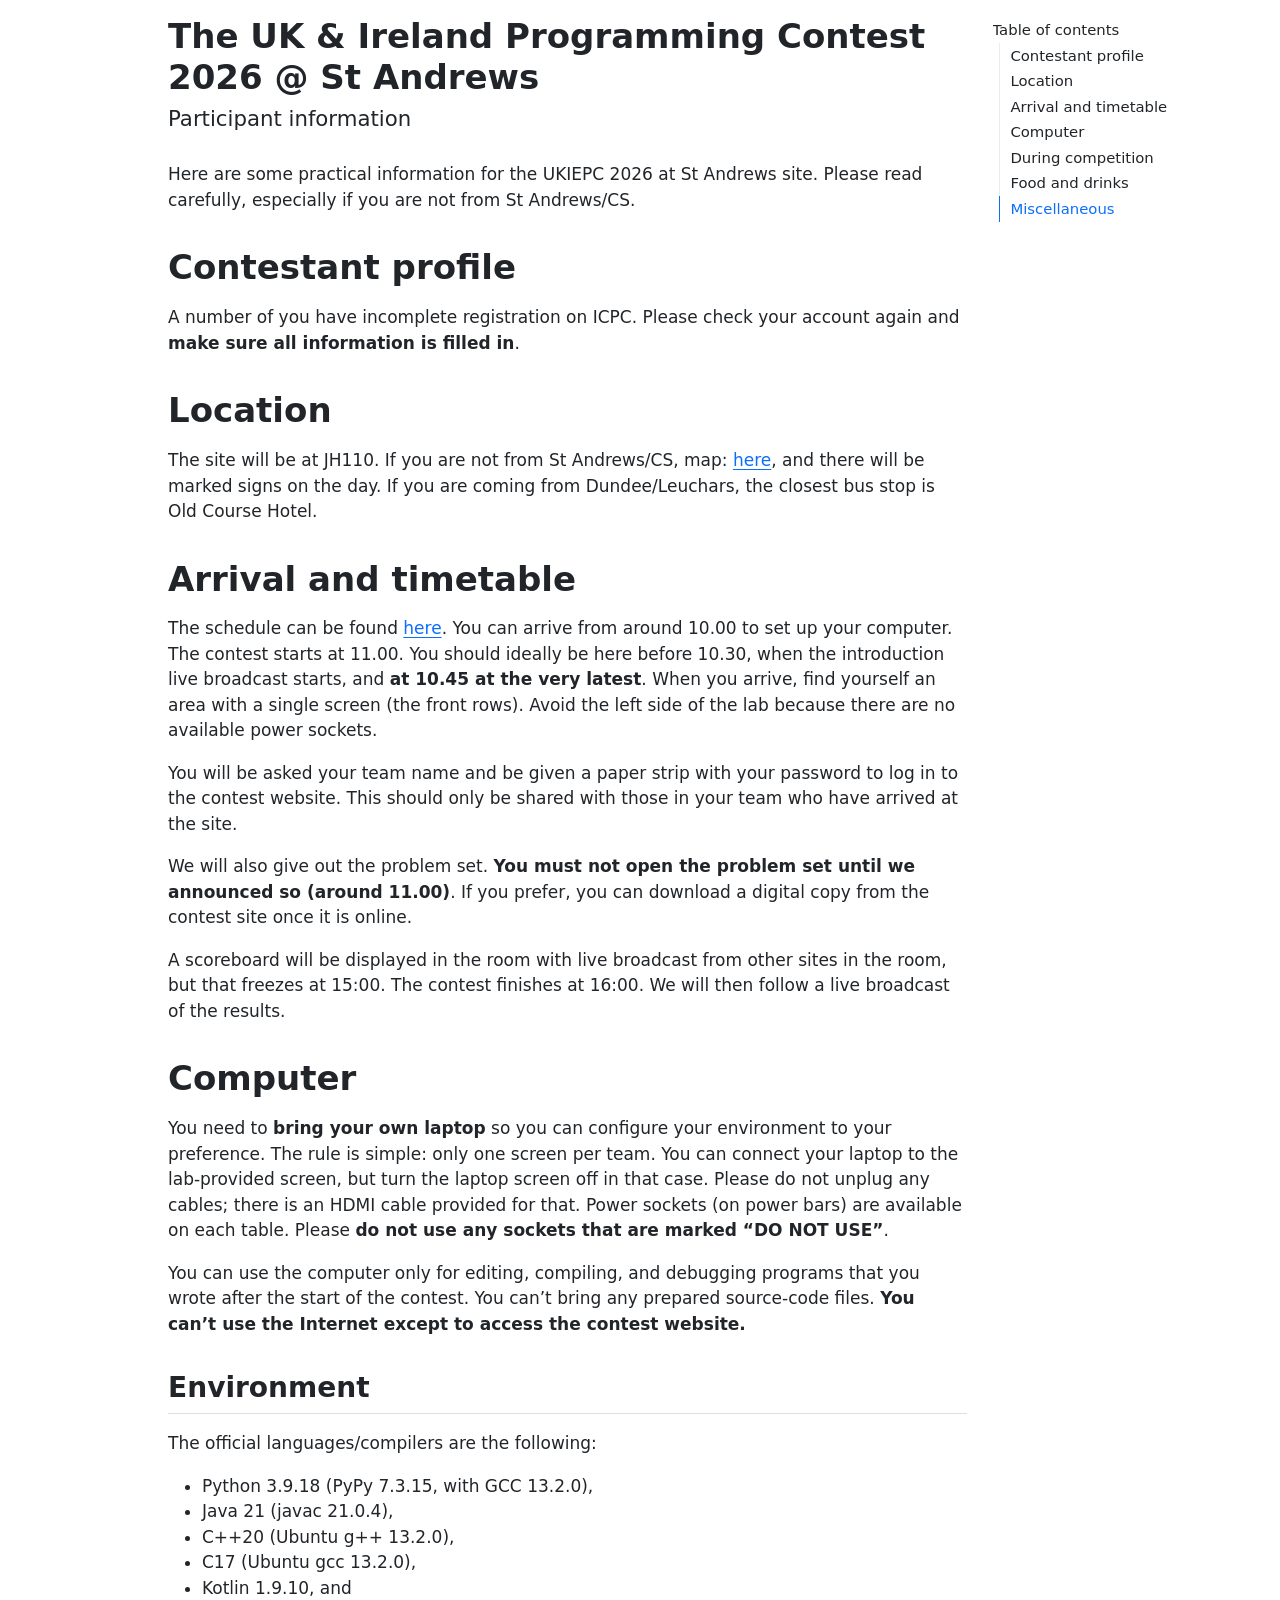
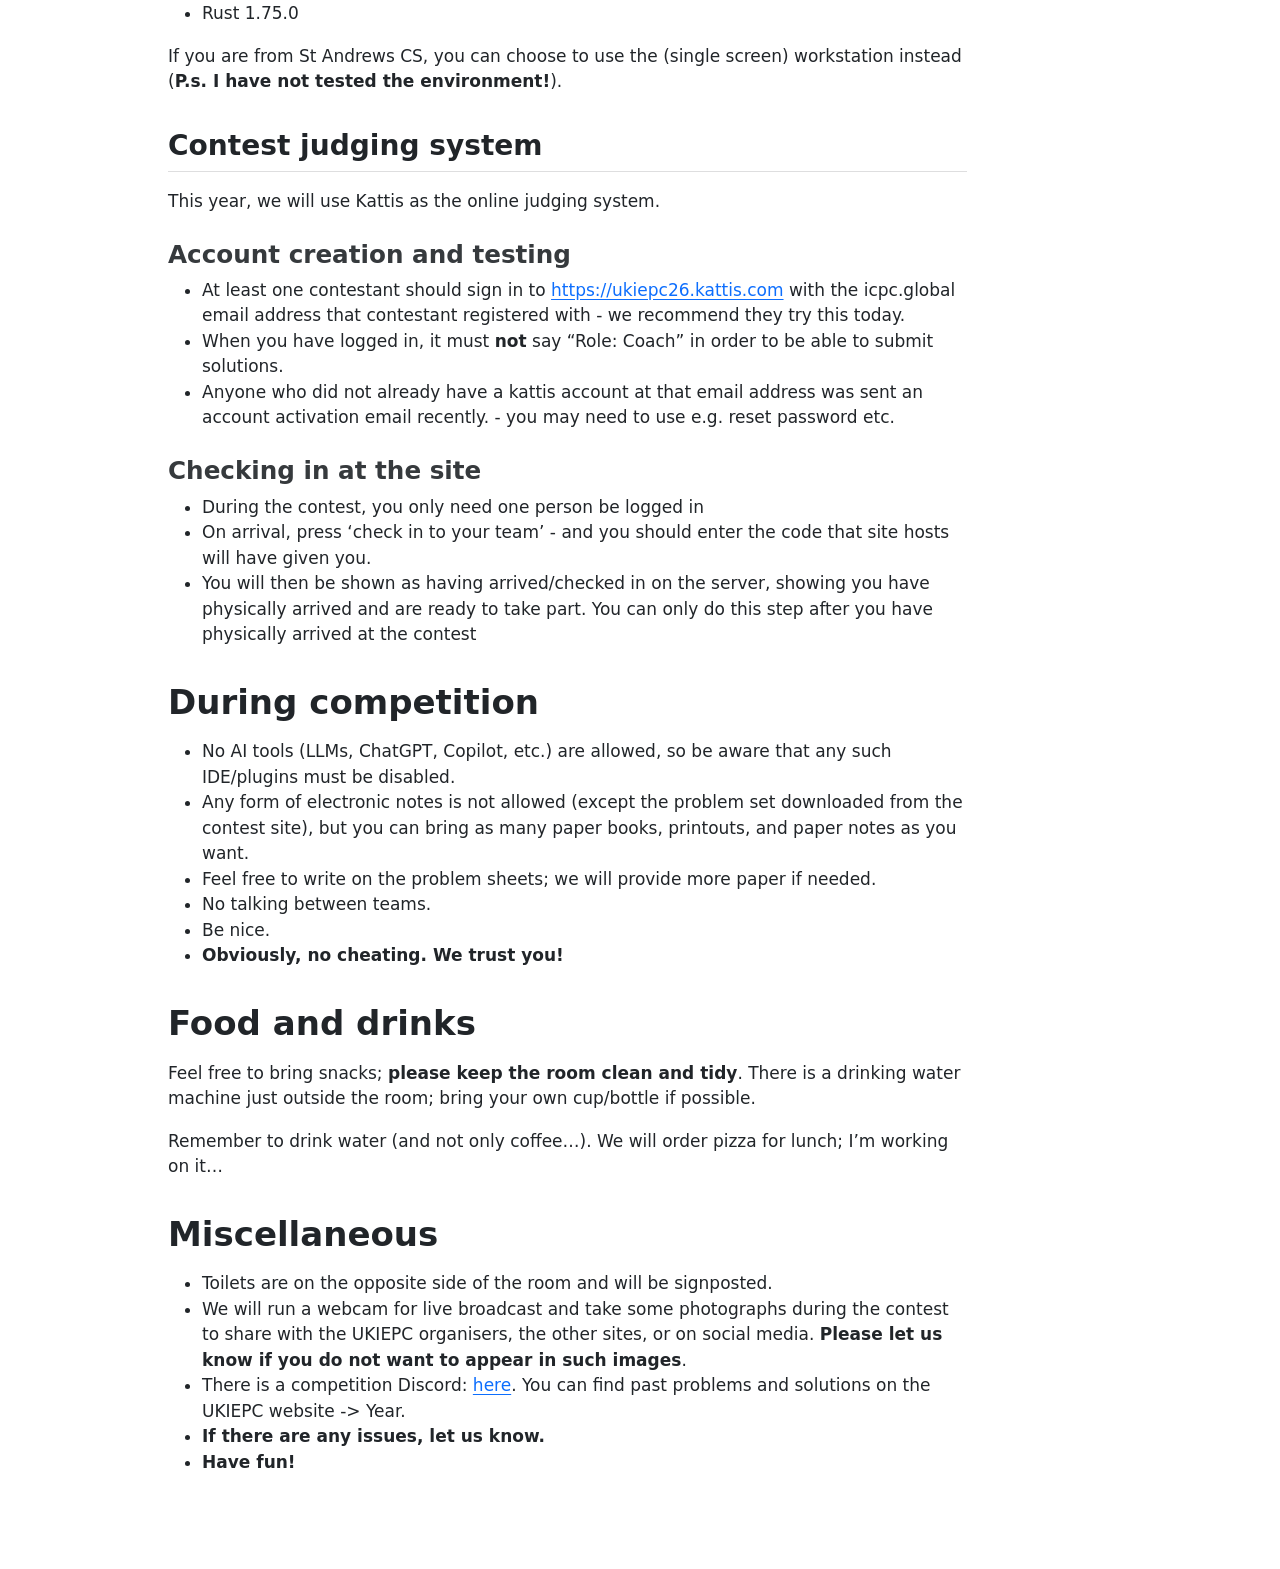
==== commit 8a06648a: "fix" ====
--- a/ukiepc26/index.html
+++ b/ukiepc26/index.html
@@ -160,7 +160,7 @@
 <section id="food-and-drinks" class="level1">
 <h1>Food and drinks</h1>
 <p>Feel free to bring snacks; <strong>please keep the room clean and tidy</strong>. There is a drinking water machine just outside the room; bring your own cup/bottle if possible.</p>
-<p>Remember to drink water (and not only coffee…). We might order pizza for lunch; I’m working on it…</p>
+<p>Remember to drink water (and not only coffee…). We will order pizza for lunch; I’m working on it…</p>
 </section>
 <section id="miscellaneous" class="level1">
 <h1>Miscellaneous</h1>
